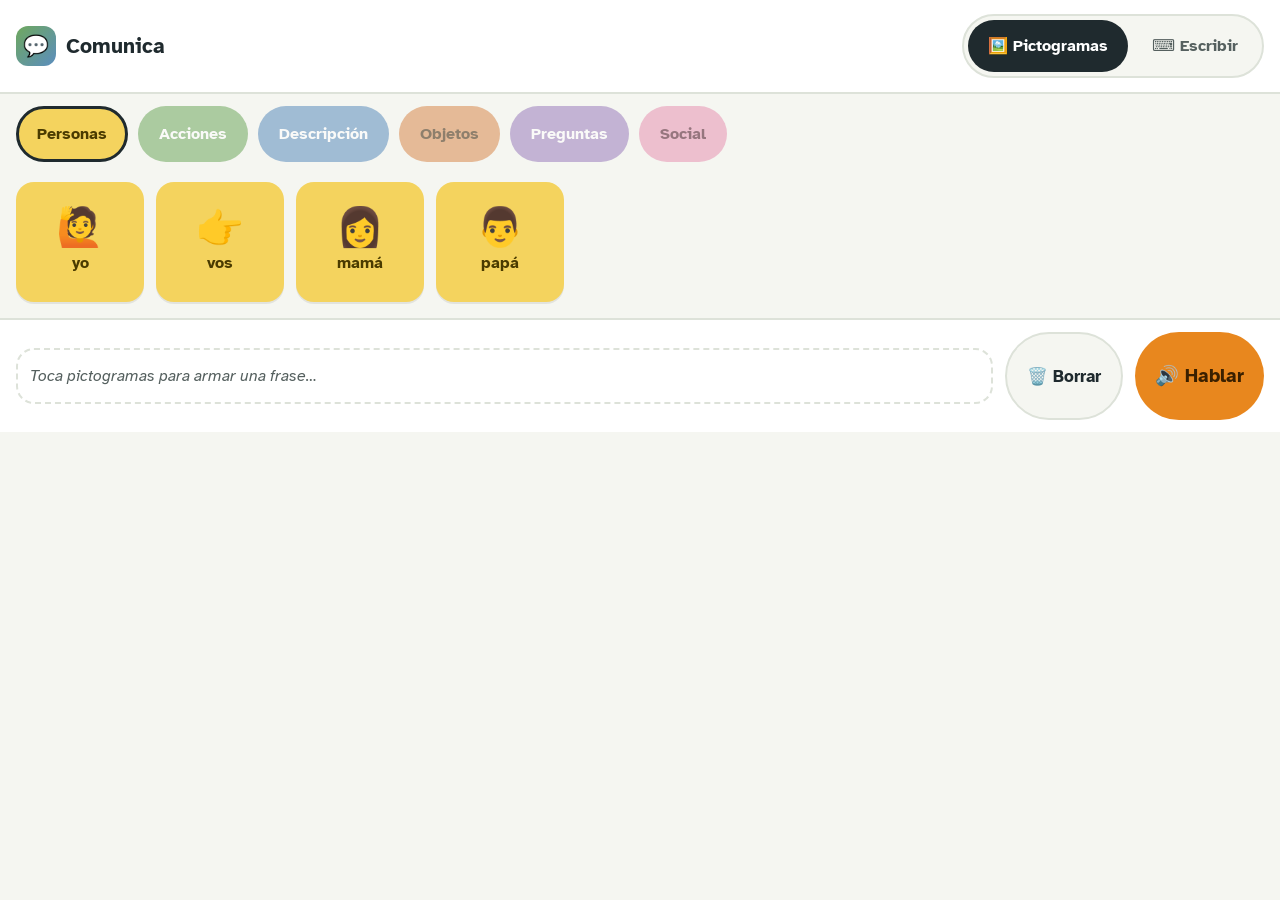
==== index.html @ 9959d458 "Se agregan los archivos separados y comentados" ====
<!DOCTYPE html>
<html lang="es">
<head>
<meta charset="UTF-8">
<meta name="viewport" content="width=device-width, initial-scale=1.0, maximum-scale=5.0">
<title>Comunica — Apoyo para la comunicación</title>
<link rel="preconnect" href="https://fonts.googleapis.com">
<link href="https://fonts.googleapis.com/css2?family=Atkinson+Hyperlegible:ital,wght@0,400;0,700;1,400&display=swap" rel="stylesheet">
<link rel="stylesheet" href="css/estilos.css">
</head>
<body>

<!-- Encabezado: marca de la app y el interruptor de modo (pictogramas / escribir) -->
<header>
  <div class="brand">
    <span class="brand-mark" aria-hidden="true">💬</span>
    <span>Comunica</span>
  </div>

  <div class="mode-toggle" role="group" aria-label="Elegir modo de comunicación">
    <button id="btn-modo-pictogramas" aria-pressed="true" onclick="cambiarModo('pictogramas')">
      🖼️ Pictogramas
    </button>
    <button id="btn-modo-texto" aria-pressed="false" onclick="cambiarModo('texto')">
      ⌨️ Escribir
    </button>
  </div>
</header>

<!-- MODO PICTOGRAMAS: categorías y grilla se generan por JavaScript (ver renderCategorias/renderGrid en js/app.js) -->
<div id="vista-pictogramas">
  <nav class="categorias" id="lista-categorias" aria-label="Categorías de pictogramas"></nav>
  <main>
    <div class="grid-pictogramas" id="grid-pictogramas" role="list" aria-label="Pictogramas disponibles"></div>
  </main>
</div>

<!-- MODO TEXTO: oculto por defecto (atributo "hidden"), se muestra al cambiar de modo -->
<div id="vista-texto" hidden>
  <main>
    <div class="modo-texto">
      <label for="entrada-texto">Escribí lo que querés decir</label>
      <textarea id="entrada-texto" placeholder="Escribí aquí…" aria-describedby="ayuda-texto"></textarea>
      <p id="ayuda-texto" class="ayuda-texto">Presioná Enter o el botón "Hablar" para escuchar el texto en voz alta.</p>
    </div>
  </main>
</div>

<!-- BARRA INFERIOR (solo visible en modo pictogramas): frase armada y botones de acción -->
<div class="barra-frase" id="barra-frase">
  <div class="frase-actual" id="frase-actual" role="status" aria-live="polite" aria-label="Frase construida"></div>
  <button class="btn btn-limpiar" onclick="limpiarFrase()" aria-label="Borrar frase">🗑️ Borrar</button>
  <button class="btn btn-hablar" onclick="hablarFrase()" aria-label="Reproducir frase en voz alta">🔊 Hablar</button>
</div>

<!-- Región "viva" invisible: los lectores de pantalla anuncian aquí mensajes de estado (anunciar()) -->
<div id="anuncios" class="visually-hidden" aria-live="assertive"></div>

<!-- Toda la lógica de la app vive en js/app.js -->
<script src="js/app.js"></script>
</body>
</html>
---- css/estilos.css ----
/* Variables globales de color, radio de esquinas y tamaño mínimo táctil */
:root{
  --bg: #F5F6F1;
  --surface: #FFFFFF;
  --ink: #1F2A2E;
  --ink-soft: #55605F;
  --line: #DDE2D9;
  --primary: #E8871E;
  --primary-ink: #3A2000;
  --focus: #1F6FEB;

  /* Paleta funcional: clave Fitzgerald, usada en tableros reales de CAA
     para que el color enseñe la categoría gramatical, no decore. */
  --cat-personas: #F4D35E;
  --cat-personas-ink: #4A3B00;
  --cat-acciones: #6FA85E;
  --cat-acciones-ink: #FFFFFF;
  --cat-descripcion: #5B8DBE;
  --cat-descripcion-ink: #FFFFFF;
  --cat-objetos: #D98A4F;
  --cat-objetos-ink: #3A1F00;
  --cat-preguntas: #9B7EBD;
  --cat-preguntas-ink: #FFFFFF;
  --cat-social: #E893B3;
  --cat-social-ink: #4A0E22;

  --radius: 18px;
  --touch-min: 88px;
}

*{ box-sizing: border-box; }

/* Estilos base: fondo, tipografía y que la página ocupe toda la pantalla */
html, body{
  margin:0; padding:0; height:100%;
  background: var(--bg);
  color: var(--ink);
  font-family: 'Atkinson Hyperlegible', system-ui, -apple-system, sans-serif;
}

/* body en columna para apilar header, contenido y barra inferior */
body{
  display:flex;
  flex-direction:column;
  min-height:100vh;
}

/* Respeta la preferencia del sistema de reducir animaciones (accesibilidad) */
@media (prefers-reduced-motion: reduce){
  *{ animation-duration: 0.001ms !important; transition-duration: 0.001ms !important; }
}

/* Resalta con un contorno grueso el elemento enfocado con teclado */
:focus-visible{
  outline: 4px solid var(--focus);
  outline-offset: 2px;
}

/* ---------- Encabezado ---------- */
header{
  background: var(--surface);
  border-bottom: 2px solid var(--line);
  padding: 14px 16px;
  display:flex;
  align-items:center;
  justify-content:space-between;
  gap:12px;
  flex-wrap:wrap;
}

/* Logo/nombre de la app en la esquina izquierda del header */
.brand{
  display:flex;
  align-items:center;
  gap:10px;
  font-weight:700;
  font-size: 1.3rem;
}
.brand-mark{
  width:40px; height:40px;
  border-radius: 12px;
  background: linear-gradient(135deg, var(--cat-acciones), var(--cat-descripcion));
  display:flex; align-items:center; justify-content:center;
  font-size:1.3rem;
}

/* Interruptor tipo "píldora" para elegir entre modo Pictogramas y modo Escribir */
.mode-toggle{
  display:flex;
  background: var(--bg);
  border: 2px solid var(--line);
  border-radius: 999px;
  padding: 4px;
  gap:4px;
}
.mode-toggle button{
  border:none;
  background:transparent;
  font-family:inherit;
  font-size:1rem;
  font-weight:700;
  padding: 10px 20px;
  min-height: 52px;
  border-radius: 999px;
  cursor:pointer;
  color: var(--ink-soft);
}
/* Botón del modo activo se ve resaltado (fondo oscuro) */
.mode-toggle button[aria-pressed="true"]{
  background: var(--ink);
  color: #fff;
}

/* ---------- Categorías (modo pictogramas) ---------- */
/* Fila horizontal con scroll de "chips" para elegir la categoría de pictogramas */
.categorias{
  display:flex;
  gap:10px;
  padding: 12px 16px;
  overflow-x:auto;
  background: var(--bg);
}
/* Chip de categoría: se ve atenuado si no está seleccionado */
.cat-chip{
  flex: 0 0 auto;
  border: none;
  border-radius: 999px;
  padding: 10px 18px;
  min-height: 56px;
  font-family:inherit;
  font-weight:700;
  font-size: 1rem;
  cursor:pointer;
  display:flex;
  align-items:center;
  gap:8px;
  border: 3px solid transparent;
  opacity:0.55;
}
/* Categoría activa: totalmente opaca y con borde marcado */
.cat-chip[aria-pressed="true"]{
  opacity:1;
  border-color: var(--ink);
}

/* ---------- Área principal ---------- */
main{
  flex:1;
  display:flex;
  flex-direction:column;
  padding: 8px 16px 16px;
  gap:16px;
}

/* Cuadrícula responsiva de pictogramas de la categoría activa */
.grid-pictogramas{
  display:grid;
  grid-template-columns: repeat(auto-fill, minmax(120px, 1fr));
  gap:12px;
}

/* Botón individual de pictograma (emoji + palabra) */
.pictograma{
  border: none;
  border-radius: var(--radius);
  min-height: 120px;
  padding: 10px 8px 12px;
  display:flex;
  flex-direction:column;
  align-items:center;
  justify-content:center;
  gap:6px;
  cursor:pointer;
  font-family:inherit;
  box-shadow: 0 2px 0 rgba(0,0,0,0.08);
}
/* Efecto de "presionado" al tocar el pictograma */
.pictograma:active{ transform: translateY(2px); box-shadow:none; }
.pictograma .emoji{ font-size: 2.4rem; line-height:1; }
.pictograma .palabra{ font-weight:700; font-size:1rem; text-align:center; }

/* ---------- Modo texto ---------- */
/* Contenedor del formulario de escritura libre */
.modo-texto{
  display:flex;
  flex-direction:column;
  gap:14px;
  flex:1;
}
.modo-texto label{
  font-weight:700;
  font-size:1.1rem;
}
/* Cuadro de texto grande donde el usuario escribe lo que quiere decir */
.modo-texto textarea{
  flex:1;
  min-height: 180px;
  font-family:inherit;
  font-size:1.4rem;
  padding:16px;
  border-radius: var(--radius);
  border: 2px solid var(--line);
  background: var(--surface);
  color: var(--ink);
  resize: vertical;
}
.ayuda-texto{
  color: var(--ink-soft);
  font-size:0.95rem;
}

/* ---------- Barra inferior: frase construida ---------- */
/* Franja fija en la parte inferior con la frase armada y los botones de acción */
.barra-frase{
  background: var(--surface);
  border-top: 2px solid var(--line);
  padding: 12px 16px;
  display:flex;
  align-items:center;
  gap:12px;
}
/* Caja donde se van mostrando los "chips" de palabras de la frase */
.frase-actual{
  flex:1;
  min-height: 56px;
  border: 2px dashed var(--line);
  border-radius: var(--radius);
  padding: 8px 12px;
  display:flex;
  flex-wrap:wrap;
  align-items:center;
  gap:8px;
}
/* Texto de ayuda que aparece solo cuando todavía no hay ninguna palabra */
.frase-actual:empty::before{
  content: "Toca pictogramas para armar una frase…";
  color: var(--ink-soft);
  font-style: italic;
}
/* Cada palabra ya agregada a la frase se muestra como una píldora */
.frase-chip{
  background: var(--bg);
  border-radius: 999px;
  padding: 6px 14px;
  font-weight:700;
  font-size:0.95rem;
}

/* Estilo base compartido por los botones de acción (Borrar / Hablar) */
.btn{
  font-family:inherit;
  font-weight:700;
  font-size:1.05rem;
  border:none;
  border-radius: 999px;
  min-height: var(--touch-min);
  min-width: var(--touch-min);
  padding: 10px 20px;
  cursor:pointer;
  display:flex;
  align-items:center;
  justify-content:center;
  gap:8px;
}
.btn-hablar{
  background: var(--primary);
  color: var(--primary-ink);
  font-size:1.2rem;
}
.btn-limpiar{
  background: var(--bg);
  color: var(--ink);
  border: 2px solid var(--line);
}

/* Oculta visualmente un elemento pero lo deja disponible para lectores de pantalla */
.visually-hidden{
  position:absolute;
  width:1px; height:1px;
  overflow:hidden;
  clip: rect(0 0 0 0);
  white-space:nowrap;
}

[hidden]{ display:none !important; }

/* Ajustes para pantallas angostas (celulares) */
@media (max-width: 480px){
  .brand span:last-child{ display:none; }
  .grid-pictogramas{ grid-template-columns: repeat(auto-fill, minmax(96px, 1fr)); }
  .pictograma{ min-height:100px; }
}
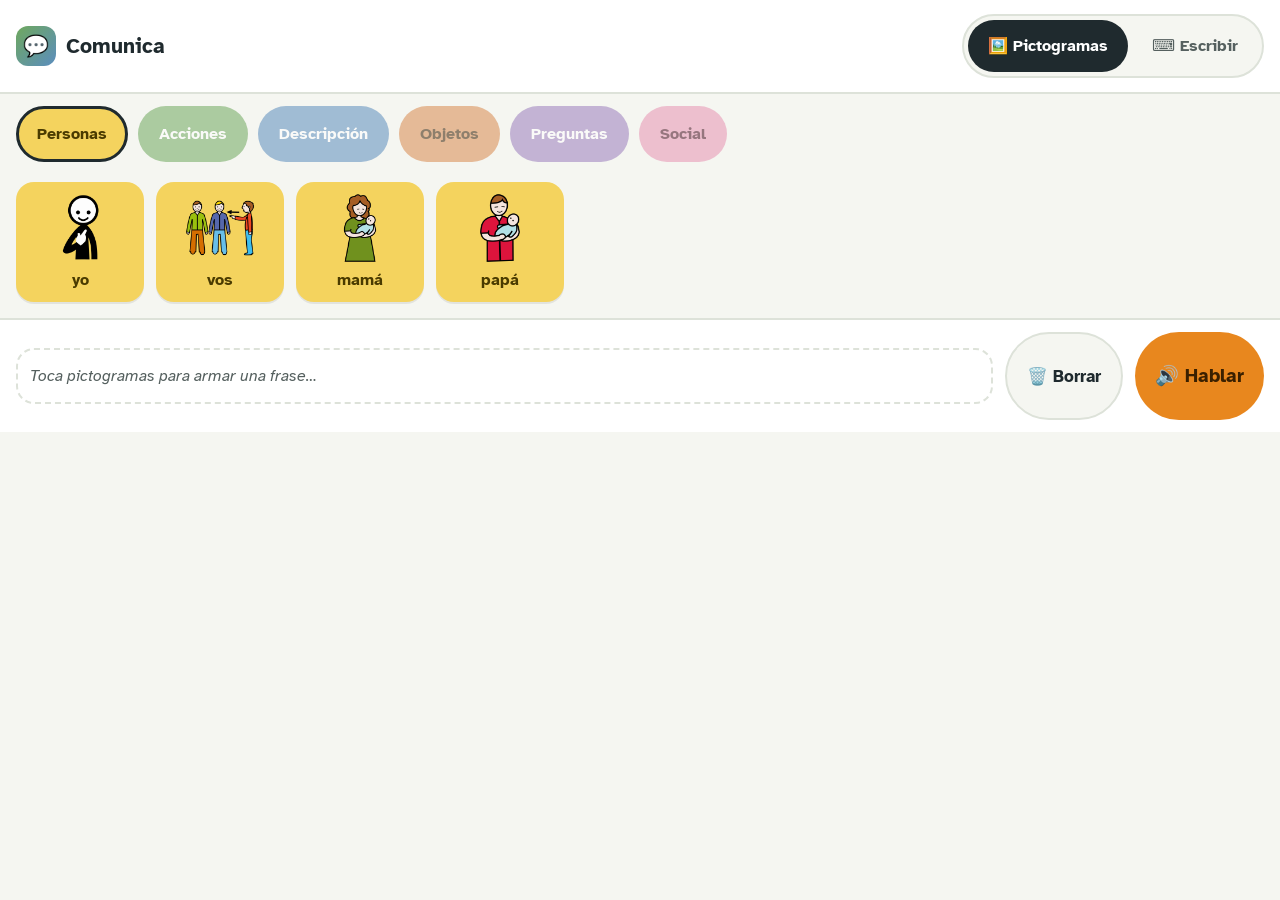
==== commit 1d430203: "Agregando cambios a service-worker para que tambien tenga los pictogramas sin conexion y haciendo ca" ====
--- a/index.html
+++ b/index.html
@@ -7,6 +7,9 @@
 <link rel="preconnect" href="https://fonts.googleapis.com">
 <link href="https://fonts.googleapis.com/css2?family=Atkinson+Hyperlegible:ital,wght@0,400;0,700;1,400&display=swap" rel="stylesheet">
 <link rel="stylesheet" href="css/estilos.css">
+<link rel="manifest" href="manifest.json">
+<meta name="theme-color" content="#E8871E">
+<link rel="apple-touch-icon" href="icons/icon-192.png">
 </head>
 <body>
 
--- a/css/estilos.css
+++ b/css/estilos.css
@@ -177,6 +177,12 @@
 /* Efecto de "presionado" al tocar el pictograma */
 .pictograma:active{ transform: translateY(2px); box-shadow:none; }
 .pictograma .emoji{ font-size: 2.4rem; line-height:1; }
+.pictograma .pictograma-img{
+  width: 100%; 
+  max-width: 72px; /*limita que tan grande puede ser la imagen del pictograma*/
+  aspect-ratio: 1 / 1; /*fuerza que la imagen sea cuadrada*/
+  object-fit: contain; /*hace que la imagen se escale para caber dentro del cuadro sin deformarse*/
+}
 .pictograma .palabra{ font-weight:700; font-size:1rem; text-align:center; }
 
 /* ---------- Modo texto ---------- */
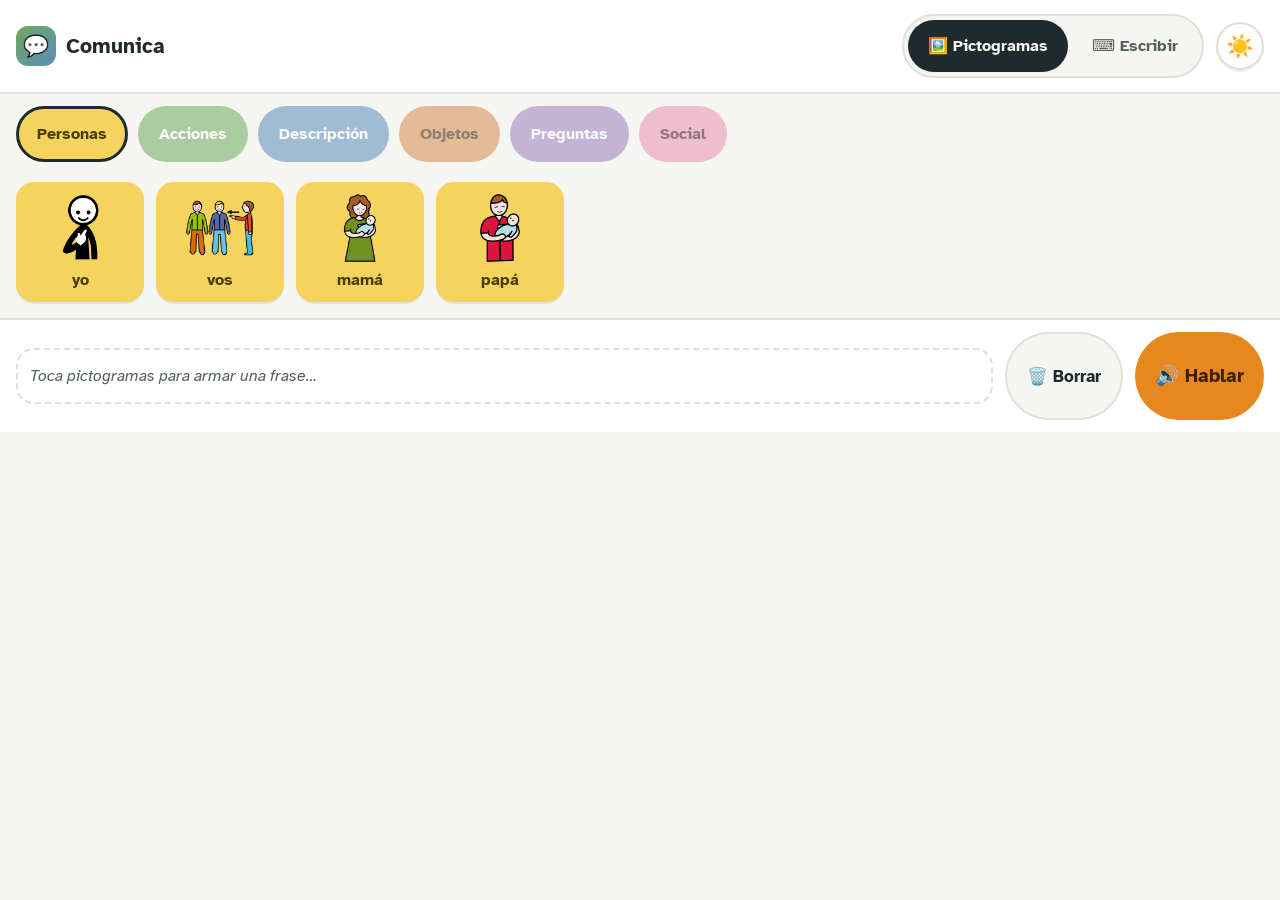
==== commit 4c04a3b6: "Implementación del modo claro y oscuro." ====
--- a/index.html
+++ b/index.html
@@ -10,6 +10,17 @@
 <link rel="manifest" href="manifest.json">
 <meta name="theme-color" content="#E8871E">
 <link rel="apple-touch-icon" href="icons/icon-192.png">
+<script>
+  // Script de bloqueo para evitar destello blanco del tema al cargar
+  (function() {
+    const temaGuardado = localStorage.getItem('theme');
+    if (temaGuardado === 'dark' || (!temaGuardado && window.matchMedia('(prefers-color-scheme: dark)').matches)) {
+      document.documentElement.setAttribute('data-theme', 'dark');
+    } else {
+      document.documentElement.setAttribute('data-theme', 'light');
+    }
+  })();
+</script>
 </head>
 <body>
 
@@ -20,12 +31,17 @@
     <span>Comunica</span>
   </div>
 
-  <div class="mode-toggle" role="group" aria-label="Elegir modo de comunicación">
-    <button id="btn-modo-pictogramas" aria-pressed="true" onclick="cambiarModo('pictogramas')">
-      🖼️ Pictogramas
-    </button>
-    <button id="btn-modo-texto" aria-pressed="false" onclick="cambiarModo('texto')">
-      ⌨️ Escribir
+  <div class="header-actions">
+    <div class="mode-toggle" role="group" aria-label="Elegir modo de comunicación">
+      <button id="btn-modo-pictogramas" aria-pressed="true" onclick="cambiarModo('pictogramas')">
+        🖼️ Pictogramas
+      </button>
+      <button id="btn-modo-texto" aria-pressed="false" onclick="cambiarModo('texto')">
+        ⌨️ Escribir
+      </button>
+    </div>
+    <button id="btn-theme-toggle" class="btn-theme-toggle" aria-label="Cambiar tema (claro/oscuro)">
+      ☀️
     </button>
   </div>
 </header>
--- a/css/estilos.css
+++ b/css/estilos.css
@@ -28,6 +28,32 @@
   --touch-min: 88px;
 }
 
+/* Paleta para modo oscuro */
+[data-theme="dark"] {
+  --bg: #12181B;
+  --surface: #1E2629;
+  --ink: #F5F6F1;
+  --ink-soft: #A3B3B2;
+  --line: #2D3A3E;
+  --primary: #FF9E3D;
+  --primary-ink: #201000;
+  --focus: #388BFD;
+
+  /* Las categorías se suavizan un poco para evitar brillo excesivo en fondo oscuro */
+  --cat-personas: #E3C24D;
+  --cat-personas-ink: #2D2300;
+  --cat-acciones: #5E944D;
+  --cat-acciones-ink: #FFFFFF;
+  --cat-descripcion: #4C7CAE;
+  --cat-descripcion-ink: #FFFFFF;
+  --cat-objetos: #C2763D;
+  --cat-objetos-ink: #261100;
+  --cat-preguntas: #876AA9;
+  --cat-preguntas-ink: #FFFFFF;
+  --cat-social: #D37EA0;
+  --cat-social-ink: #330313;
+}
+
 *{ box-sizing: border-box; }
 
 /* Estilos base: fondo, tipografía y que la página ocupe toda la pantalla */
@@ -36,6 +62,11 @@
   background: var(--bg);
   color: var(--ink);
   font-family: 'Atkinson Hyperlegible', system-ui, -apple-system, sans-serif;
+}
+
+/* Transiciones suaves al cambiar de tema */
+body, header, .categorias, .barra-frase, .mode-toggle, textarea, .pictograma, .btn, .btn-theme-toggle, .cat-chip, .frase-actual, .frase-chip {
+  transition: background-color 0.3s ease, color 0.3s ease, border-color 0.3s ease, box-shadow 0.3s ease, opacity 0.3s ease;
 }
 
 /* body en columna para apilar header, contenido y barra inferior */
@@ -84,6 +115,38 @@
   font-size:1.3rem;
 }
 
+/* Contenedor para alinear los controles del encabezado */
+.header-actions{
+  display:flex;
+  align-items:center;
+  gap:12px;
+}
+
+/* Botón del alternador de tema claro/oscuro */
+.btn-theme-toggle {
+  background: transparent;
+  border: none;
+  font-size: 1.4rem;
+  width: 48px;
+  height: 48px;
+  border-radius: 50%;
+  cursor: pointer;
+  display: flex;
+  align-items: center;
+  justify-content: center;
+  user-select: none;
+  border: 2px solid var(--line);
+  background: var(--surface);
+  box-shadow: 0 2px 0 rgba(0,0,0,0.05);
+}
+.btn-theme-toggle:hover {
+  transform: rotate(15deg) scale(1.08);
+  background: var(--bg);
+}
+.btn-theme-toggle:active {
+  transform: scale(0.95);
+}
+
 /* Interruptor tipo "píldora" para elegir entre modo Pictogramas y modo Escribir */
 .mode-toggle{
   display:flex;
@@ -105,10 +168,10 @@
   cursor:pointer;
   color: var(--ink-soft);
 }
-/* Botón del modo activo se ve resaltado (fondo oscuro) */
+/* Botón del modo activo se ve resaltado */
 .mode-toggle button[aria-pressed="true"]{
   background: var(--ink);
-  color: #fff;
+  color: var(--bg);
 }
 
 /* ---------- Categorías (modo pictogramas) ---------- */
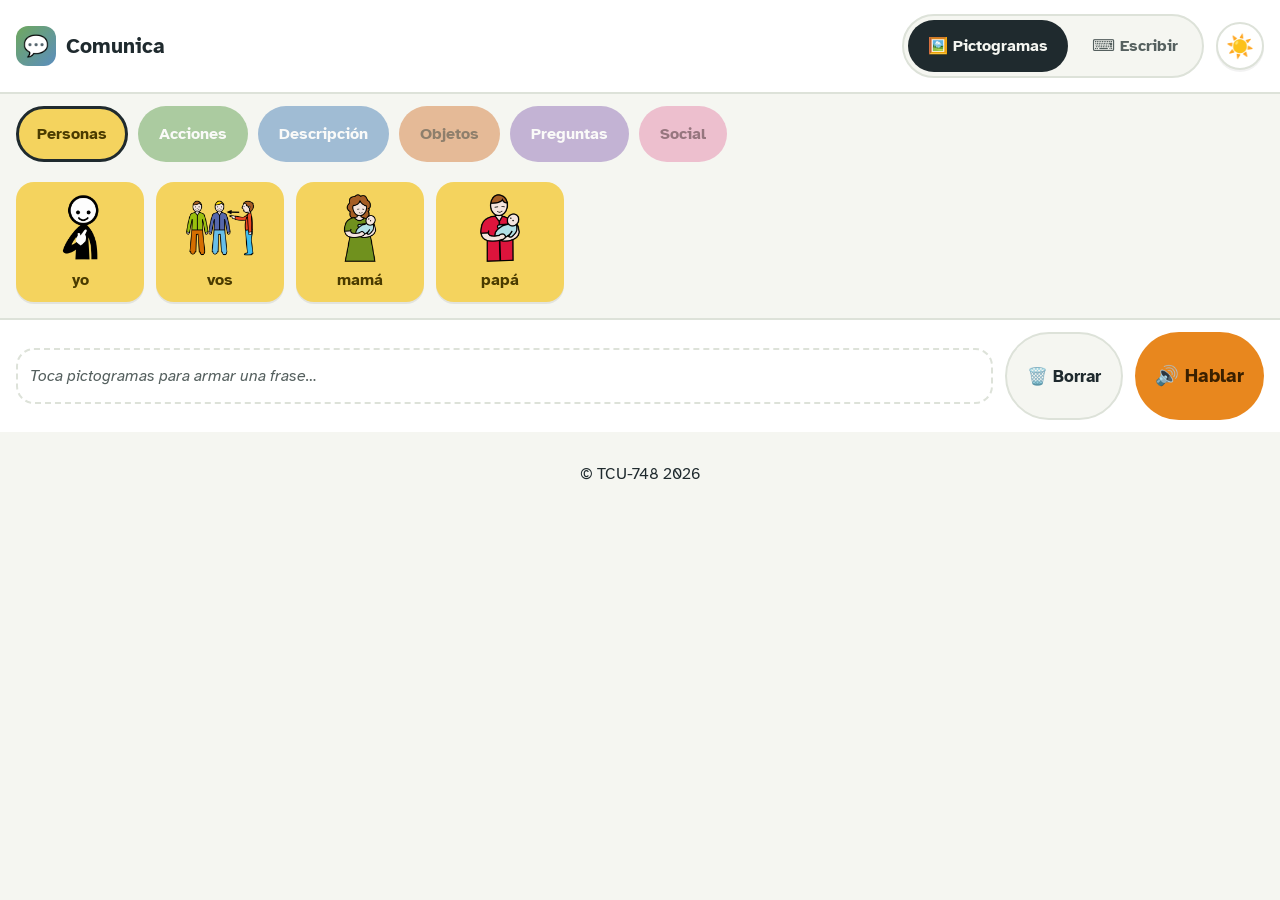
==== commit d70fb4d4: "Refactorización de la función iniciarModoTexto(), footer agregado y cambios mínimos en la estética d" ====
--- a/index.html
+++ b/index.html
@@ -16,7 +16,9 @@
     const temaGuardado = localStorage.getItem('theme');
     if (temaGuardado === 'dark' || (!temaGuardado && window.matchMedia('(prefers-color-scheme: dark)').matches)) {
       document.documentElement.setAttribute('data-theme', 'dark');
-    } else {
+    }
+
+    else {
       document.documentElement.setAttribute('data-theme', 'light');
     }
   })();
@@ -41,7 +43,7 @@
       </button>
     </div>
     <button id="btn-theme-toggle" class="btn-theme-toggle" aria-label="Cambiar tema (claro/oscuro)">
-      ☀️
+      ☀️ Tema
     </button>
   </div>
 </header>
@@ -58,10 +60,11 @@
 <div id="vista-texto" hidden>
   <main>
     <div class="modo-texto">
-      <label for="entrada-texto">Escribí lo que querés decir</label>
+      <label for="entrada-texto">Escribe lo que quieres decir:</label>
       <textarea id="entrada-texto" placeholder="Escribí aquí…" aria-describedby="ayuda-texto"></textarea>
       <p id="ayuda-texto" class="ayuda-texto">Presioná Enter o el botón "Hablar" para escuchar el texto en voz alta.</p>
     </div>
+    <button class="btn btn-hablar" onclick="" aria-label="Reproducir frase en voz alta">🔊 Hablar</button>
   </main>
 </div>
 
@@ -77,5 +80,10 @@
 
 <!-- Toda la lógica de la app vive en js/app.js -->
 <script src="js/app.js"></script>
+
+<footer>
+  <p>&copy; TCU-748 2026</p>
+</footer>
+
 </body>
 </html>
--- a/css/estilos.css
+++ b/css/estilos.css
@@ -156,7 +156,8 @@
   padding: 4px;
   gap:4px;
 }
-.mode-toggle button{
+
+.mode-toggle button {
   border:none;
   background:transparent;
   font-family:inherit;
@@ -168,6 +169,7 @@
   cursor:pointer;
   color: var(--ink-soft);
 }
+
 /* Botón del modo activo se ve resaltado */
 .mode-toggle button[aria-pressed="true"]{
   background: var(--ink);
@@ -183,6 +185,7 @@
   overflow-x:auto;
   background: var(--bg);
 }
+
 /* Chip de categoría: se ve atenuado si no está seleccionado */
 .cat-chip{
   flex: 0 0 auto;
@@ -200,6 +203,7 @@
   border: 3px solid transparent;
   opacity:0.55;
 }
+
 /* Categoría activa: totalmente opaca y con borde marcado */
 .cat-chip[aria-pressed="true"]{
   opacity:1;
@@ -237,6 +241,7 @@
   font-family:inherit;
   box-shadow: 0 2px 0 rgba(0,0,0,0.08);
 }
+
 /* Efecto de "presionado" al tocar el pictograma */
 .pictograma:active{ transform: translateY(2px); box-shadow:none; }
 .pictograma .emoji{ font-size: 2.4rem; line-height:1; }
@@ -249,6 +254,7 @@
 .pictograma .palabra{ font-weight:700; font-size:1rem; text-align:center; }
 
 /* ---------- Modo texto ---------- */
+
 /* Contenedor del formulario de escritura libre */
 .modo-texto{
   display:flex;
@@ -256,12 +262,14 @@
   gap:14px;
   flex:1;
 }
+
 .modo-texto label{
   font-weight:700;
   font-size:1.1rem;
 }
+
 /* Cuadro de texto grande donde el usuario escribe lo que quiere decir */
-.modo-texto textarea{
+.modo-texto textarea {
   flex:1;
   min-height: 180px;
   font-family:inherit;
@@ -273,6 +281,7 @@
   color: var(--ink);
   resize: vertical;
 }
+
 .ayuda-texto{
   color: var(--ink-soft);
   font-size:0.95rem;
@@ -288,6 +297,7 @@
   align-items:center;
   gap:12px;
 }
+
 /* Caja donde se van mostrando los "chips" de palabras de la frase */
 .frase-actual{
   flex:1;
@@ -300,12 +310,14 @@
   align-items:center;
   gap:8px;
 }
+
 /* Texto de ayuda que aparece solo cuando todavía no hay ninguna palabra */
 .frase-actual:empty::before{
   content: "Toca pictogramas para armar una frase…";
   color: var(--ink-soft);
   font-style: italic;
 }
+
 /* Cada palabra ya agregada a la frase se muestra como una píldora */
 .frase-chip{
   background: var(--bg);
@@ -316,7 +328,7 @@
 }
 
 /* Estilo base compartido por los botones de acción (Borrar / Hablar) */
-.btn{
+.btn {
   font-family:inherit;
   font-weight:700;
   font-size:1.05rem;
@@ -331,12 +343,14 @@
   justify-content:center;
   gap:8px;
 }
-.btn-hablar{
+
+.btn-hablar {
   background: var(--primary);
   color: var(--primary-ink);
   font-size:1.2rem;
 }
-.btn-limpiar{
+
+.btn-limpiar {
   background: var(--bg);
   color: var(--ink);
   border: 2px solid var(--line);
@@ -359,3 +373,9 @@
   .grid-pictogramas{ grid-template-columns: repeat(auto-fill, minmax(96px, 1fr)); }
   .pictograma{ min-height:100px; }
 }
+
+footer {
+  text-align: center;
+  padding: 1rem 0;
+  width: 100%;
+}
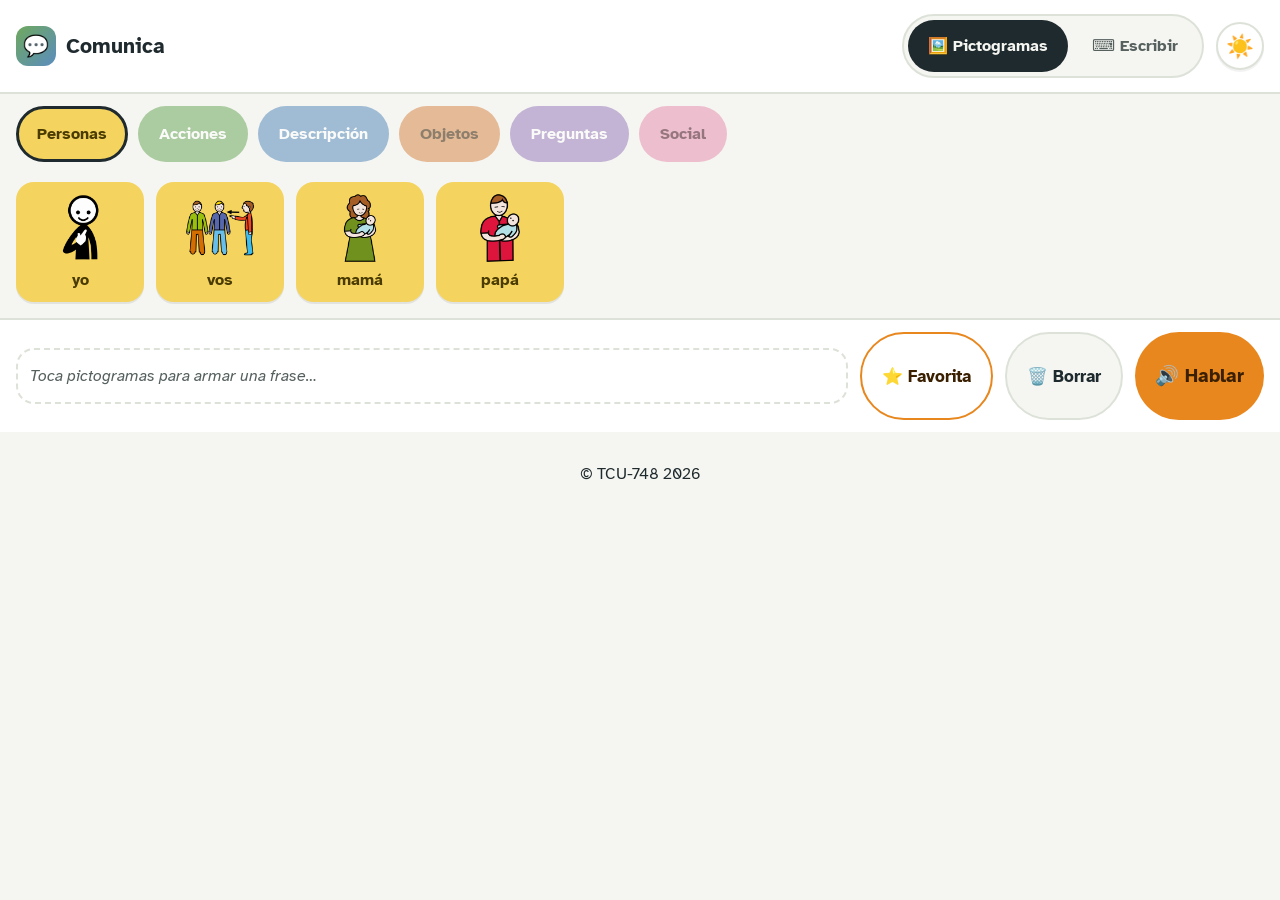
==== commit 97df5cf5: "Agregar botón de favorito para guardar frases" ====
--- a/index.html
+++ b/index.html
@@ -49,8 +49,11 @@
 </header>
 
 <!-- MODO PICTOGRAMAS: categorías y grilla se generan por JavaScript (ver renderCategorias/renderGrid en js/app.js) -->
+<nav class="categorias frases-rapidas" id="frases-rapidas" aria-label="Frases guardadas" hidden></nav>
+
 <div id="vista-pictogramas">
   <nav class="categorias" id="lista-categorias" aria-label="Categorías de pictogramas"></nav>
+
   <main>
     <div class="grid-pictogramas" id="grid-pictogramas" role="list" aria-label="Pictogramas disponibles"></div>
   </main>
@@ -65,12 +68,14 @@
       <p id="ayuda-texto" class="ayuda-texto">Presioná Enter o el botón "Hablar" para escuchar el texto en voz alta.</p>
     </div>
     <button class="btn btn-hablar" onclick="" aria-label="Reproducir frase en voz alta">🔊 Hablar</button>
+    <button class="btn btn-favorito" onclick="favoritearTextoActual()" aria-label="Guardar texto como favorito">⭐ Favorita</button>
   </main>
 </div>
 
 <!-- BARRA INFERIOR (solo visible en modo pictogramas): frase armada y botones de acción -->
 <div class="barra-frase" id="barra-frase">
   <div class="frase-actual" id="frase-actual" role="status" aria-live="polite" aria-label="Frase construida"></div>
+  <button class="btn btn-favorito" onclick="favoritearFraseActual()" aria-label="Guardar frase como favorita">⭐ Favorita</button>
   <button class="btn btn-limpiar" onclick="limpiarFrase()" aria-label="Borrar frase">🗑️ Borrar</button>
   <button class="btn btn-hablar" onclick="hablarFrase()" aria-label="Reproducir frase en voz alta">🔊 Hablar</button>
 </div>
--- a/css/estilos.css
+++ b/css/estilos.css
@@ -379,3 +379,50 @@
   padding: 1rem 0;
   width: 100%;
 }
+/* ---------- Frases rápidas (favoritas) ---------- */
+.frases-rapidas{
+  padding-top: 0;
+}
+.frase-rapida-chip{
+  flex: 0 0 auto;
+  display: flex;
+  align-items: center;
+  gap: 4px;
+  border: 3px solid var(--primary);
+  background: var(--surface);
+  border-radius: 999px;
+  padding: 4px 4px 4px 4px;
+  min-height: 56px;
+}
+.frase-rapida-texto{
+  border: none;
+  background: transparent;
+  color: var(--primary-ink);
+  font-family: inherit;
+  font-weight: 700;
+  font-size: 1rem;
+  padding: 6px 10px;
+  cursor: pointer;
+}
+.frase-rapida-borrar{
+  border: none;
+  background: var(--bg);
+  color: var(--ink-soft);
+  font-family: inherit;
+  font-weight: 700;
+  font-size: 1rem;
+  width: 36px;
+  height: 36px;
+  border-radius: 50%;
+  cursor: pointer;
+  display: flex;
+  align-items: center;
+  justify-content: center;
+}
+.frase-rapida-borrar:active{ background: var(--line); }
+.btn-favorito{
+  background: var(--surface);
+  color: var(--primary-ink);
+  border: 2px solid var(--primary);
+}
+.btn-favorito:active{ background: var(--primary); }
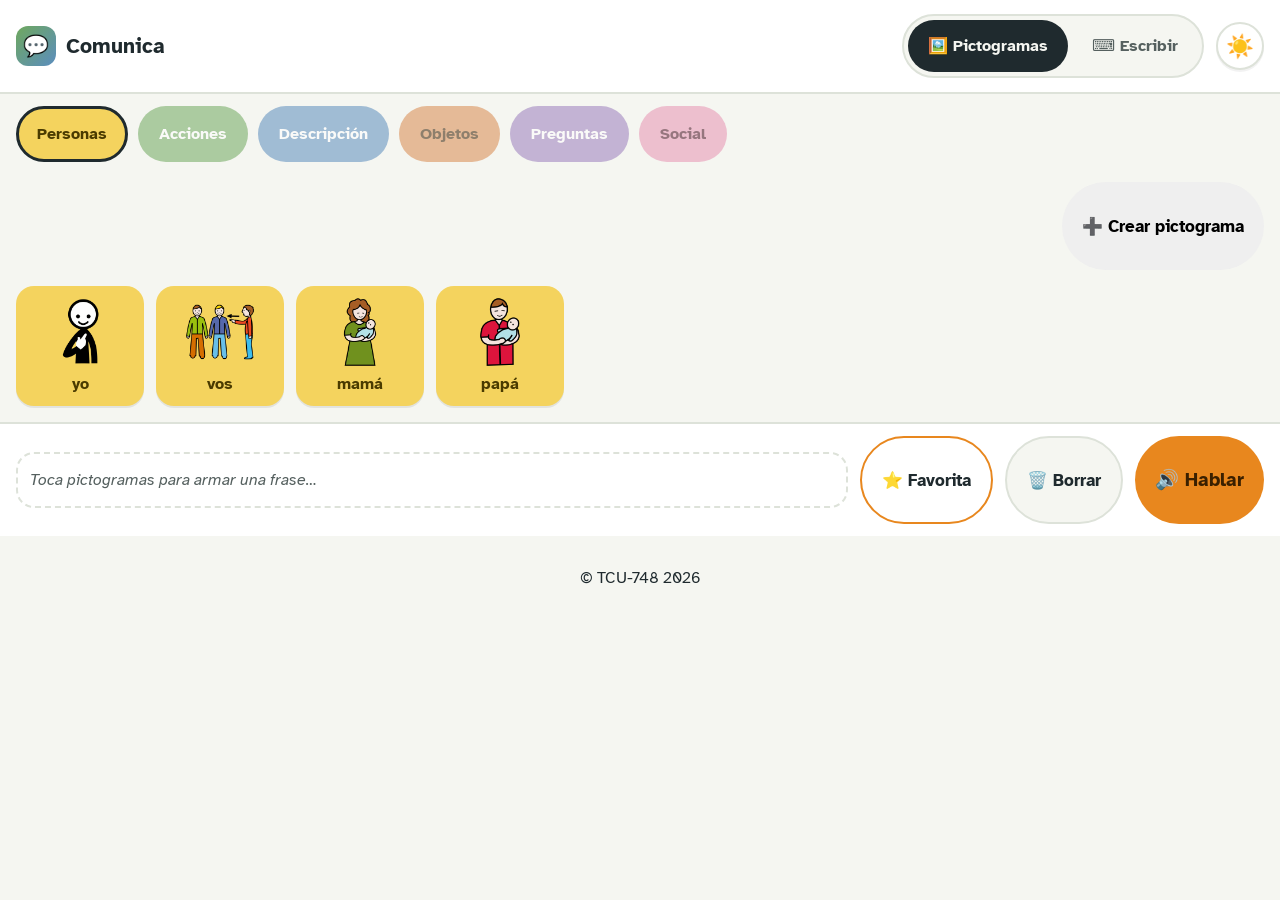
==== commit 78bbb708: "Implementación de la funcionalidad para crear y eliminar pictogramas propios de cada usuario." ====
--- a/index.html
+++ b/index.html
@@ -55,9 +55,30 @@
   <nav class="categorias" id="lista-categorias" aria-label="Categorías de pictogramas"></nav>
 
   <main>
+    <div class="acciones-pictogramas">
+      <button class="btn" id="btn-crear-pictograma" type="button">➕ Crear pictograma</button>
+    </div>
     <div class="grid-pictogramas" id="grid-pictogramas" role="list" aria-label="Pictogramas disponibles"></div>
   </main>
 </div>
+
+<dialog id="dialogo-pictograma" aria-labelledby="titulo-dialogo-pictograma">
+  <form id="form-pictograma" class="form-pictograma">
+    <h2 id="titulo-dialogo-pictograma">Crear pictograma</h2>
+    <label for="palabra-pictograma">Texto</label>
+    <input id="palabra-pictograma" name="palabra" type="text" maxlength="60" required autocomplete="off">
+    <label for="categoria-pictograma">Categoría</label>
+    <select id="categoria-pictograma" name="categoria" required></select>
+    <label for="imagen-pictograma">Foto</label>
+    <input id="imagen-pictograma" name="imagen" type="file" accept="image/jpeg,image/png,image/webp" required>
+    <p class="ayuda-pictograma">JPG, PNG o WebP; máximo 10 MB.</p>
+    <p id="error-pictograma" class="error-pictograma" role="alert" hidden></p>
+    <div class="acciones-form-pictograma">
+      <button class="btn" id="btn-cancelar-pictograma" type="button">Cancelar</button>
+      <button class="btn btn-hablar" type="submit">Guardar</button>
+    </div>
+  </form>
+</dialog>
 
 <!-- MODO TEXTO: oculto por defecto (atributo "hidden"), se muestra al cambiar de modo -->
 <div id="vista-texto" hidden>
--- a/css/estilos.css
+++ b/css/estilos.css
@@ -226,6 +226,95 @@
   gap:12px;
 }
 
+.acciones-pictogramas{
+  display:flex;
+  justify-content:flex-end;
+}
+
+.pictograma-contenedor{
+  position:relative;
+  min-width:0;
+}
+
+.pictograma-contenedor .pictograma{
+  width:100%;
+  height:100%;
+}
+
+.btn-eliminar-pictograma{
+  position:absolute;
+  top:4px;
+  right:4px;
+  width:36px;
+  height:36px;
+  border:2px solid var(--ink);
+  border-radius:50%;
+  background:var(--bg);
+  cursor:pointer;
+  font-size:1rem;
+}
+
+#dialogo-pictograma{
+  width:min(92vw, 460px);
+  max-height:90vh;
+  padding:0;
+  border:2px solid var(--ink);
+  border-radius:var(--radius);
+  background:var(--bg);
+  color:var(--ink);
+}
+
+#dialogo-pictograma::backdrop{
+  background:rgba(0, 0, 0, 0.55);
+}
+
+.form-pictograma{
+  display:flex;
+  flex-direction:column;
+  gap:10px;
+  padding:20px;
+}
+
+.form-pictograma h2{
+  margin:0 0 4px;
+  font-size:1.35rem;
+}
+
+.form-pictograma label{
+  font-weight:700;
+}
+
+.form-pictograma input,
+.form-pictograma select{
+  min-height:48px;
+  padding:8px;
+  border:2px solid var(--ink-soft);
+  border-radius:var(--radius);
+  background:var(--bg);
+  color:var(--ink);
+  font:inherit;
+}
+
+.ayuda-pictograma{
+  margin:0;
+  color:var(--ink-soft);
+  font-size:0.9rem;
+}
+
+.error-pictograma{
+  margin:0;
+  color:var(--ink);
+  font-weight:700;
+}
+
+.acciones-form-pictograma{
+  display:flex;
+  justify-content:flex-end;
+  flex-wrap:wrap;
+  gap:10px;
+  margin-top:8px;
+}
+
 /* Botón individual de pictograma (emoji + palabra) */
 .pictograma{
   border: none;
@@ -422,7 +511,10 @@
 .frase-rapida-borrar:active{ background: var(--line); }
 .btn-favorito{
   background: var(--surface);
+  color: var(--ink);
+  border: 2px solid var(--primary);
+}
+.btn-favorito:active{
+  background: var(--primary);
   color: var(--primary-ink);
-  border: 2px solid var(--primary);
-}
-.btn-favorito:active{ background: var(--primary); }+}
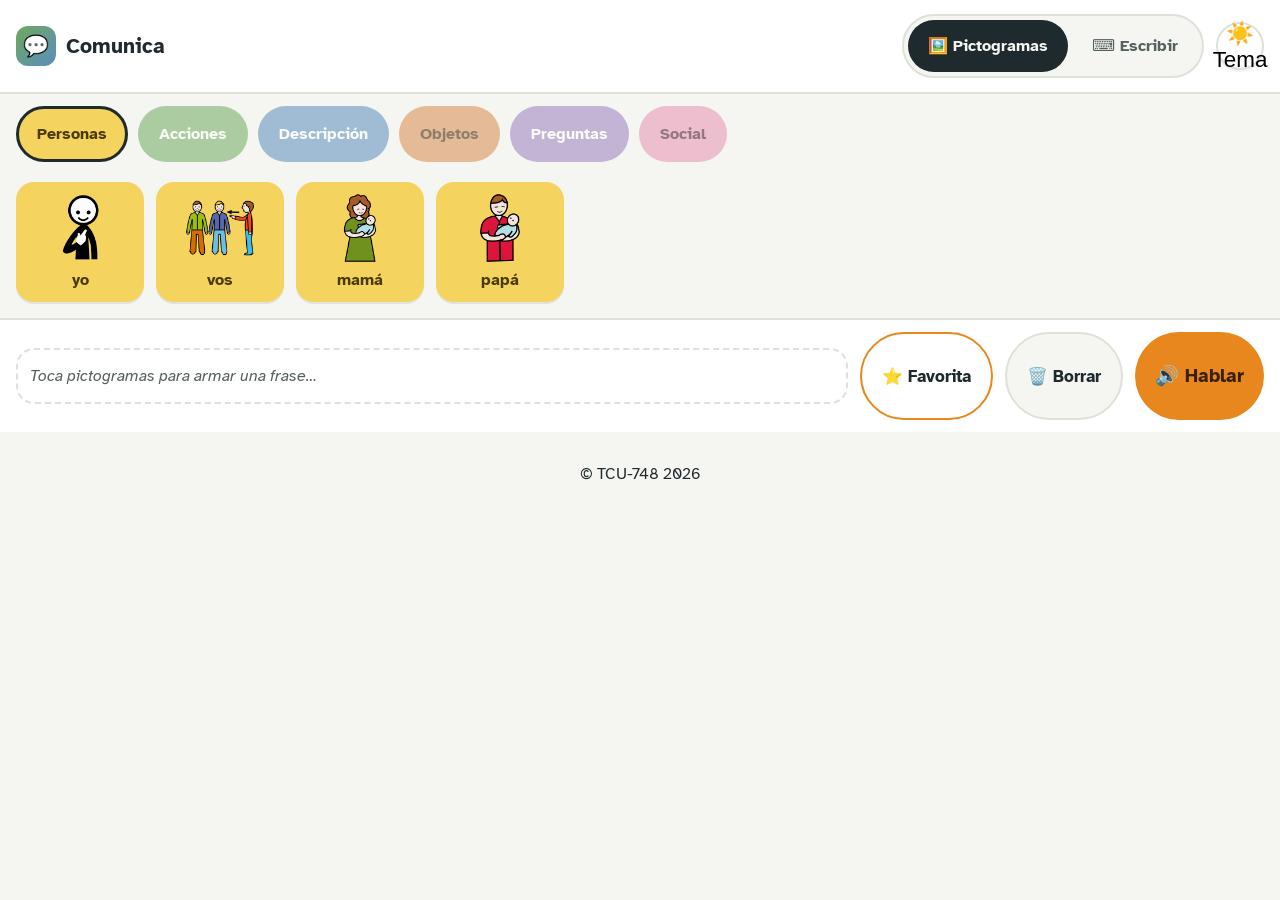
==== commit 20371198: "Add pictogram display div to index.html" ====
--- a/index.html
+++ b/index.html
@@ -55,30 +55,9 @@
   <nav class="categorias" id="lista-categorias" aria-label="Categorías de pictogramas"></nav>
 
   <main>
-    <div class="acciones-pictogramas">
-      <button class="btn" id="btn-crear-pictograma" type="button">➕ Crear pictograma</button>
-    </div>
     <div class="grid-pictogramas" id="grid-pictogramas" role="list" aria-label="Pictogramas disponibles"></div>
   </main>
 </div>
-
-<dialog id="dialogo-pictograma" aria-labelledby="titulo-dialogo-pictograma">
-  <form id="form-pictograma" class="form-pictograma">
-    <h2 id="titulo-dialogo-pictograma">Crear pictograma</h2>
-    <label for="palabra-pictograma">Texto</label>
-    <input id="palabra-pictograma" name="palabra" type="text" maxlength="60" required autocomplete="off">
-    <label for="categoria-pictograma">Categoría</label>
-    <select id="categoria-pictograma" name="categoria" required></select>
-    <label for="imagen-pictograma">Foto</label>
-    <input id="imagen-pictograma" name="imagen" type="file" accept="image/jpeg,image/png,image/webp" required>
-    <p class="ayuda-pictograma">JPG, PNG o WebP; máximo 10 MB.</p>
-    <p id="error-pictograma" class="error-pictograma" role="alert" hidden></p>
-    <div class="acciones-form-pictograma">
-      <button class="btn" id="btn-cancelar-pictograma" type="button">Cancelar</button>
-      <button class="btn btn-hablar" type="submit">Guardar</button>
-    </div>
-  </form>
-</dialog>
 
 <!-- MODO TEXTO: oculto por defecto (atributo "hidden"), se muestra al cambiar de modo -->
 <div id="vista-texto" hidden>
@@ -86,6 +65,8 @@
     <div class="modo-texto">
       <label for="entrada-texto">Escribe lo que quieres decir:</label>
       <textarea id="entrada-texto" placeholder="Escribí aquí…" aria-describedby="ayuda-texto"></textarea>
+            <!-- Pictogramas de las palabras escritas: se dibujan en js/app.js (renderTextoPictogramas) -->
+      <div class="texto-pictogramas" id="texto-pictogramas" role="list" aria-label="Pictogramas de lo que escribiste"></div>
       <p id="ayuda-texto" class="ayuda-texto">Presioná Enter o el botón "Hablar" para escuchar el texto en voz alta.</p>
     </div>
     <button class="btn btn-hablar" onclick="" aria-label="Reproducir frase en voz alta">🔊 Hablar</button>
@@ -113,3 +94,4 @@
 
 </body>
 </html>
+    
